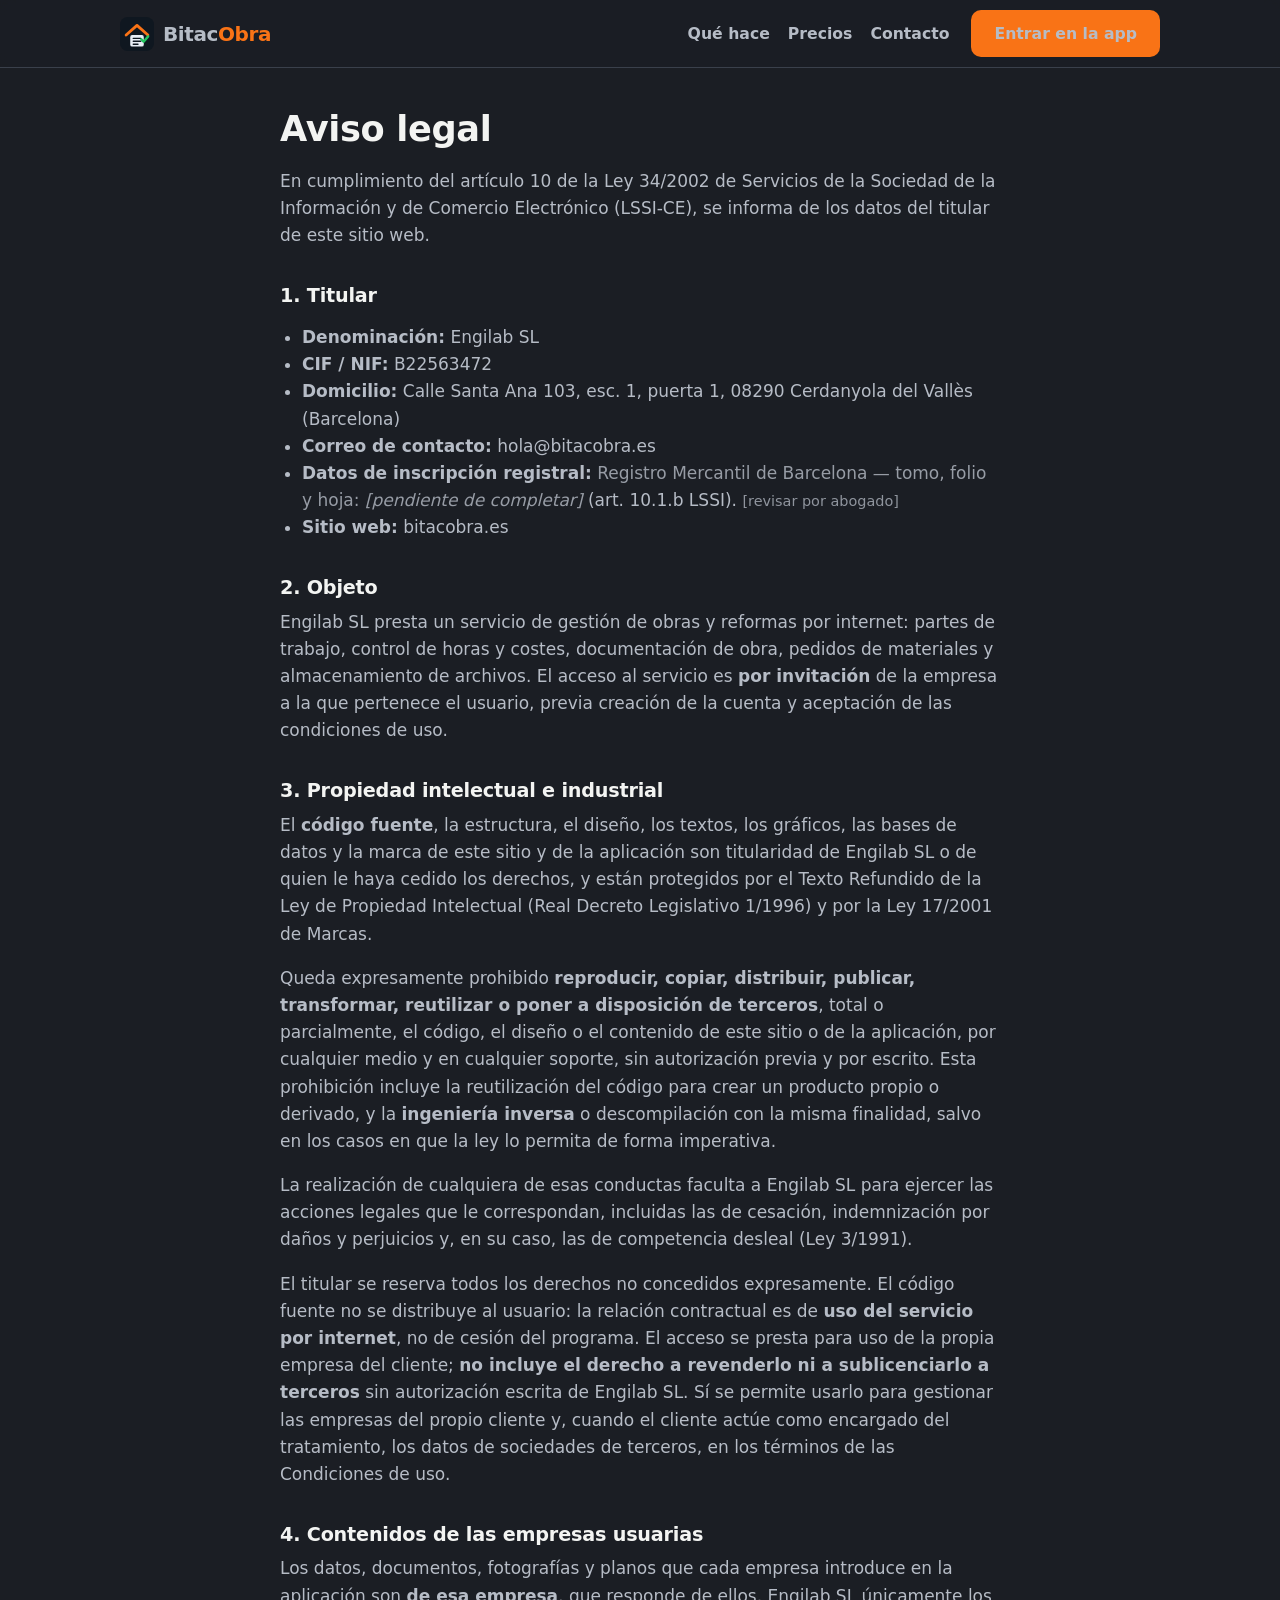
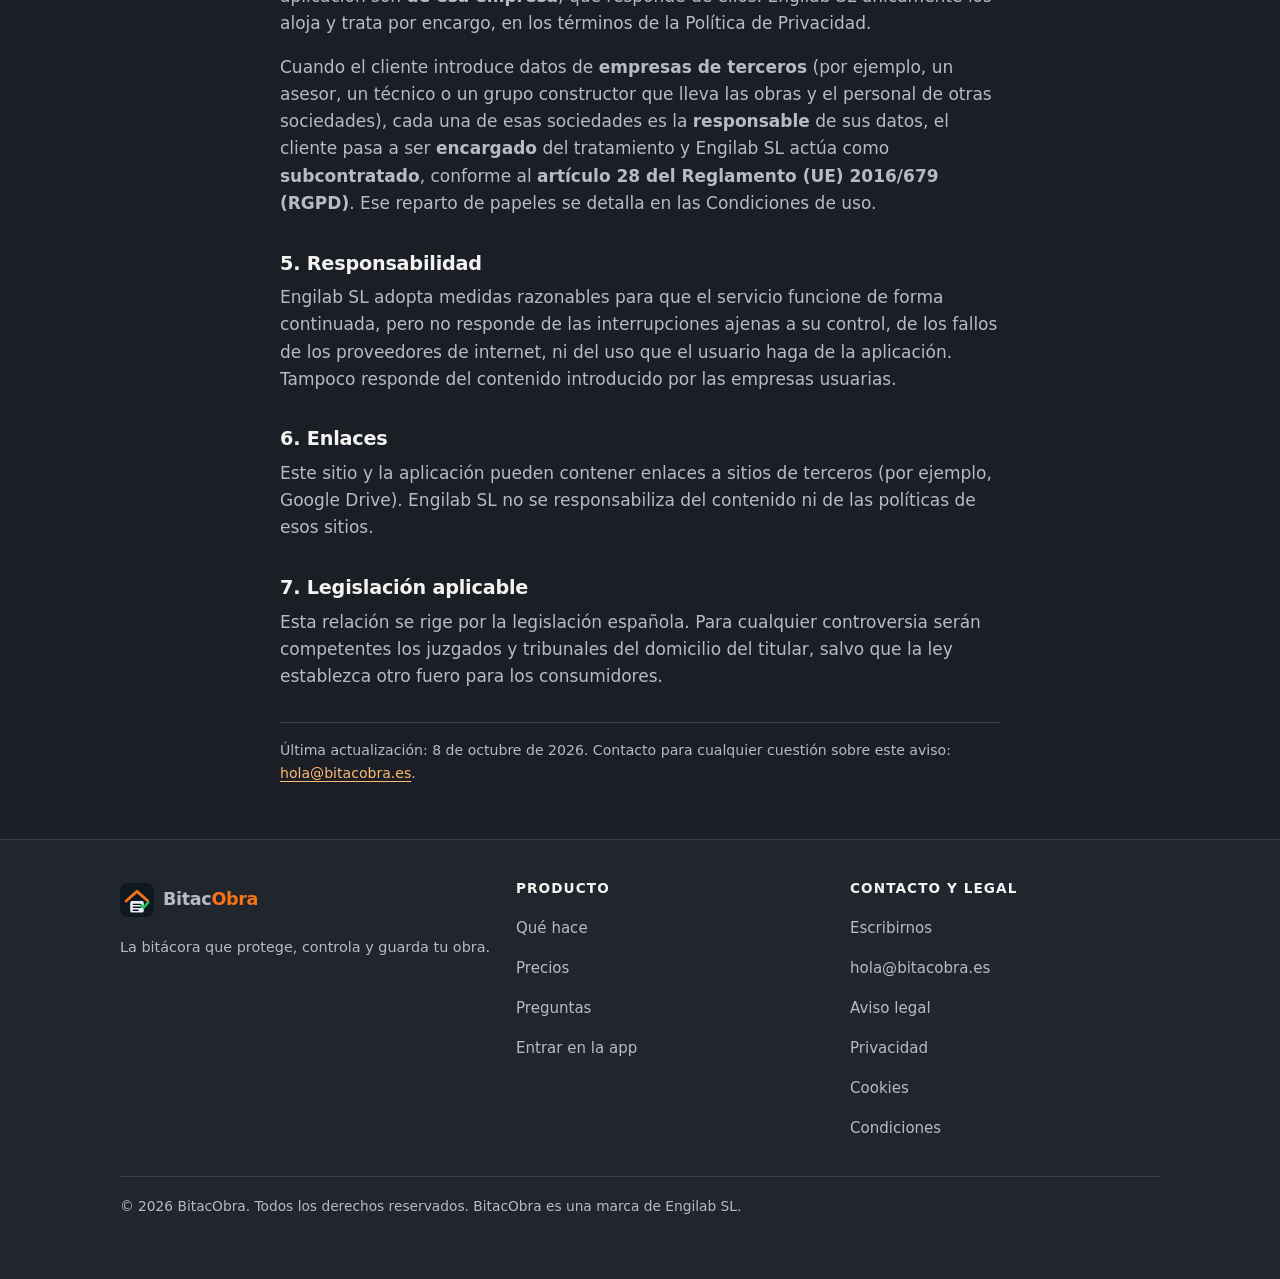
==== aviso-legal.html @ 2b197b08 "La web de BitacObra: portada, precios, contacto y las cuatro paginas legales" ====
<!doctype html>
<html lang="es">
<head>
<meta charset="utf-8">
<meta name="viewport" content="width=device-width, initial-scale=1">
<title>Aviso legal · BitacObra</title>
<meta name="description" content="Datos del titular, propiedad intelectual y condiciones de uso del sitio.">
<meta name="robots" content="index,follow">
<meta name="theme-color" content="#1b1e24">
<link rel="icon" href="assets/favicon.svg" type="image/svg+xml">
<link rel="canonical" href="https://bitacobra.es/aviso-legal.html">
<link rel="stylesheet" href="styles.css">
</head>
<body>
<a class="skip" href="#contenido">Saltar al contenido</a>

<header class="site-header">
  <div class="wrap">
    <div class="bar">
      <a class="brand" href="index.html">
        <img src="assets/icono.svg" alt="" aria-hidden="true">
        <span class="name"><span class="bitac">Bitac</span><span class="obra">Obra</span></span>
      </a>
      <nav class="main-nav" aria-label="Principal">
        <a href="index.html#que-hace">Qué hace</a>
        <a href="precios.html">Precios</a>
        <a href="contacto.html">Contacto</a>
        <a class="btn btn-primary" href="https://bitacobra-suite.lovable.app">Entrar en la app</a>
      </nav>
    </div>
  </div>
</header>

<main id="contenido">
<section class="tight">
  <div class="wrap legal">
    <h1>Aviso legal</h1>
    <p>En cumplimiento del artículo 10 de la Ley 34/2002 de Servicios de la Sociedad de la Información y de Comercio Electrónico (LSSI-CE), se informa de los datos del titular de este sitio web.</p>

    <h2>1. Titular</h2>
    <ul>
      <li><strong>Denominación:</strong> Engilab SL</li>
      <li><strong>CIF / NIF:</strong> B22563472</li>
      <li><strong>Domicilio:</strong> Calle Santa Ana 103, esc. 1, puerta 1, 08290 Cerdanyola del Vallès (Barcelona)</li>
      <li><strong>Correo de contacto:</strong> hola@bitacobra.es</li>
      <li><strong>Datos de inscripción registral:</strong> <span style="opacity:.8">Registro Mercantil de Barcelona — tomo, folio y hoja: <em>[pendiente de completar]</em></span> (art. 10.1.b LSSI). <span style="font-size:.85em;opacity:.75">[revisar por abogado]</span></li>
      <li><strong>Sitio web:</strong> bitacobra.es</li>
    </ul>

    <h2>2. Objeto</h2>
    <p>Engilab SL presta un servicio de gestión de obras y reformas por internet: partes de trabajo, control de horas y costes, documentación de obra, pedidos de materiales y almacenamiento de archivos. El acceso al servicio es <strong>por invitación</strong> de la empresa a la que pertenece el usuario, previa creación de la cuenta y aceptación de las condiciones de uso.</p>

    <h2>3. Propiedad intelectual e industrial</h2>
    <p>El <strong>código fuente</strong>, la estructura, el diseño, los textos, los gráficos, las bases de datos y la marca de este sitio y de la aplicación son titularidad de Engilab SL o de quien le haya cedido los derechos, y están protegidos por el Texto Refundido de la Ley de Propiedad Intelectual (Real Decreto Legislativo 1/1996) y por la Ley 17/2001 de Marcas.</p>
    <p>Queda expresamente prohibido <strong>reproducir, copiar, distribuir, publicar, transformar, reutilizar o poner a disposición de terceros</strong>, total o parcialmente, el código, el diseño o el contenido de este sitio o de la aplicación, por cualquier medio y en cualquier soporte, sin autorización previa y por escrito. Esta prohibición incluye la reutilización del código para crear un producto propio o derivado, y la <strong>ingeniería inversa</strong> o descompilación con la misma finalidad, salvo en los casos en que la ley lo permita de forma imperativa.</p>
    <p>La realización de cualquiera de esas conductas faculta a Engilab SL para ejercer las acciones legales que le correspondan, incluidas las de cesación, indemnización por daños y perjuicios y, en su caso, las de competencia desleal (Ley 3/1991).</p>
    <p>El titular se reserva todos los derechos no concedidos expresamente. El código fuente no se distribuye al usuario: la relación contractual es de <strong>uso del servicio por internet</strong>, no de cesión del programa. El acceso se presta para uso de la propia empresa del cliente; <strong>no incluye el derecho a revenderlo ni a sublicenciarlo a terceros</strong> sin autorización escrita de Engilab SL. Sí se permite usarlo para gestionar las empresas del propio cliente y, cuando el cliente actúe como encargado del tratamiento, los datos de sociedades de terceros, en los términos de las Condiciones de uso.</p>

    <h2>4. Contenidos de las empresas usuarias</h2>
    <p>Los datos, documentos, fotografías y planos que cada empresa introduce en la aplicación son <strong>de esa empresa</strong>, que responde de ellos. Engilab SL únicamente los aloja y trata por encargo, en los términos de la Política de Privacidad.</p>
    <p>Cuando el cliente introduce datos de <strong>empresas de terceros</strong> (por ejemplo, un asesor, un técnico o un grupo constructor que lleva las obras y el personal de otras sociedades), cada una de esas sociedades es la <strong>responsable</strong> de sus datos, el cliente pasa a ser <strong>encargado</strong> del tratamiento y Engilab SL actúa como <strong>subcontratado</strong>, conforme al <strong>artículo 28 del Reglamento (UE) 2016/679 (RGPD)</strong>. Ese reparto de papeles se detalla en las Condiciones de uso.</p>

    <h2>5. Responsabilidad</h2>
    <p>Engilab SL adopta medidas razonables para que el servicio funcione de forma continuada, pero no responde de las interrupciones ajenas a su control, de los fallos de los proveedores de internet, ni del uso que el usuario haga de la aplicación. Tampoco responde del contenido introducido por las empresas usuarias.</p>

    <h2>6. Enlaces</h2>
    <p>Este sitio y la aplicación pueden contener enlaces a sitios de terceros (por ejemplo, Google Drive). Engilab SL no se responsabiliza del contenido ni de las políticas de esos sitios.</p>

    <h2>7. Legislación aplicable</h2>
    <p>Esta relación se rige por la legislación española. Para cualquier controversia serán competentes los juzgados y tribunales del domicilio del titular, salvo que la ley establezca otro fuero para los consumidores.</p>

    <p class="updated">Última actualización: 8 de octubre de 2026. Contacto para cualquier cuestión sobre este aviso: <a href="mailto:hola@bitacobra.es">hola@bitacobra.es</a>.</p>
  </div>
</section>
</main>

<footer class="site-footer">
  <div class="wrap">
    <div class="cols">
      <div>
        <a class="brand" href="index.html">
          <img src="assets/icono.svg" alt="" aria-hidden="true">
          <span class="name"><span class="bitac">Bitac</span><span class="obra">Obra</span></span>
        </a>
        <p class="small" style="margin-top:12px">La bitácora que protege, controla y guarda tu obra.</p>
      </div>
      <div>
        <h4>Producto</h4>
        <ul>
          <li><a href="index.html#que-hace">Qué hace</a></li>
          <li><a href="precios.html">Precios</a></li>
          <li><a href="index.html#preguntas">Preguntas</a></li>
          <li><a href="https://bitacobra-suite.lovable.app">Entrar en la app</a></li>
        </ul>
      </div>
      <div>
        <h4>Contacto y legal</h4>
        <ul>
          <li><a href="contacto.html">Escribirnos</a></li>
          <li><a href="mailto:hola@bitacobra.es">hola@bitacobra.es</a></li>
          <li><a href="aviso-legal.html">Aviso legal</a></li>
          <li><a href="privacidad.html">Privacidad</a></li>
          <li><a href="cookies.html">Cookies</a></li>
          <li><a href="condiciones.html">Condiciones</a></li>
        </ul>
      </div>
    </div>
    <p class="legal-line">© 2026 BitacObra. Todos los derechos reservados. BitacObra es una marca de Engilab SL.</p>
  </div>
</footer>

</body>
</html>
---- styles.css ----
/* ==========================================================================
   BitacObra — hoja de estilos de la web de venta.
   Sin dependencias: nada de CDN, nada de fuentes de Google, nada de frameworks.
   Se tiene que ver bien aunque falle internet.

   Paleta: los mismos colores de la aplicación (gris industrial + naranja de
   obra). Los contrastes están comprobados a mano: ningún texto baja de 4,5:1
   sobre su fondo (el más justo es el naranja sobre tarjeta, 4,80:1).
   ========================================================================== */

:root {
  --bg: #1b1e24; /* fondo general */
  --bg-soft: #21252d; /* secciones alternas */
  --card: #2a2f38; /* tarjetas */
  --border: #3a404b; /* líneas finas */
  --border-strong: #565d69; /* contorno de tarjeta y botones */
  --fg: #f3f4f2; /* texto normal (15,1:1 sobre fondo) */
  --muted: #b6bcc6; /* texto secundario (8,7:1 sobre fondo, 7,0:1 sobre tarjeta) */
  --primary: #f97316; /* naranja de obra (5,96:1 sobre fondo) */
  --primary-ink: #241300; /* texto oscuro para ir sobre el naranja (oscuro/naranja 5,4:1) */
  --primary-soft: rgba(249, 115, 22, 0.12);
  --ok: #22c55e;
  --radius: 12px;
  --wrap: 1080px;
  --shadow: 0 1px 0 0 rgba(255, 255, 255, 0.04) inset, 0 10px 30px -22px #000;
  --sans: ui-sans-serif, system-ui, -apple-system, "Segoe UI", Roboto, Helvetica,
    Arial, sans-serif;
}

*,
*::before,
*::after {
  box-sizing: border-box;
}

html {
  -webkit-text-size-adjust: 100%;
  scroll-behavior: smooth;
}

body {
  margin: 0;
  background: var(--bg);
  color: var(--fg);
  font-family: var(--sans);
  font-size: 17px;
  line-height: 1.6;
  /* Que ninguna palabra larga se salga de su caja: nada de texto cortado. */
  overflow-wrap: break-word;
  word-wrap: break-word;
}

img,
svg {
  max-width: 100%;
  height: auto;
}

a {
  color: #fdba74; /* naranja claro: 9,9:1 sobre fondo, legible siempre */
  text-underline-offset: 3px;
}

/* Foco visible en todo lo que se puede tocar (accesibilidad). */
:focus-visible {
  outline: 3px solid #fdba74;
  outline-offset: 2px;
  border-radius: 4px;
}

h1,
h2,
h3,
h4 {
  line-height: 1.2;
  letter-spacing: -0.01em;
  margin: 0 0 0.5em;
  /* Los titulares respiran; nunca se parten a mitad de palabra. */
  overflow-wrap: break-word;
}

h1 {
  font-size: clamp(1.9rem, 1.2rem + 3.4vw, 3.1rem);
  font-weight: 800;
}
h2 {
  font-size: clamp(1.5rem, 1.1rem + 1.8vw, 2.1rem);
  font-weight: 800;
}
h3 {
  font-size: 1.15rem;
  font-weight: 700;
}

p {
  margin: 0 0 1em;
}

/* ---------------------------------------------------------------- layout */

.wrap {
  width: 100%;
  max-width: var(--wrap);
  margin: 0 auto;
  padding: 0 20px;
}

section {
  padding: 56px 0;
}
section.tight {
  padding: 40px 0;
}
.band {
  background: var(--bg-soft);
  border-top: 1px solid var(--border);
  border-bottom: 1px solid var(--border);
}

.lead {
  font-size: 1.15rem;
  color: var(--muted);
  max-width: 46ch;
}

.center {
  text-align: center;
}
.center .lead {
  margin-left: auto;
  margin-right: auto;
}

/* ---------------------------------------------------------------- aviso saltar */

.skip {
  position: absolute;
  left: -999px;
  top: 0;
  background: var(--primary);
  color: var(--primary-ink);
  padding: 12px 18px;
  z-index: 100;
  font-weight: 700;
}
.skip:focus {
  left: 8px;
  top: 8px;
}

/* ---------------------------------------------------------------- cabecera */

.site-header {
  position: sticky;
  top: 0;
  z-index: 50;
  background: rgba(27, 30, 36, 0.92);
  backdrop-filter: saturate(140%) blur(8px);
  border-bottom: 1px solid var(--border);
}

.site-header .bar {
  display: flex;
  align-items: center;
  gap: 12px;
  flex-wrap: wrap;
  padding: 10px 0;
}

.brand {
  display: flex;
  align-items: center;
  gap: 9px;
  text-decoration: none;
  min-height: 44px;
  color: var(--fg);
}
.brand img {
  width: 34px;
  height: 34px;
  flex: none;
}
.brand .name {
  font-weight: 800;
  font-size: 1.25rem;
  letter-spacing: -0.02em;
  white-space: nowrap;
}
.brand .bitac {
  color: var(--muted);
}
.brand .obra {
  color: var(--primary);
}

.main-nav {
  display: flex;
  align-items: center;
  gap: 4px 18px;
  flex-wrap: wrap;
  margin-left: auto;
}
.main-nav a {
  color: var(--muted);
  text-decoration: none;
  font-size: 0.98rem;
  font-weight: 600;
  min-height: 44px;
  display: inline-flex;
  align-items: center;
}
.main-nav a:hover {
  color: var(--fg);
}
.main-nav .btn {
  margin-left: 4px;
}

/* ---------------------------------------------------------------- botones */

.btn {
  display: inline-flex;
  align-items: center;
  justify-content: center;
  gap: 8px;
  min-height: 46px;
  padding: 10px 22px;
  border-radius: 10px;
  font-family: inherit;
  font-size: 1rem;
  font-weight: 700;
  text-decoration: none;
  cursor: pointer;
  border: 1px solid transparent;
  transition: background-color 0.15s ease, border-color 0.15s ease;
}
.btn-primary {
  background: var(--primary);
  color: var(--primary-ink);
}
.btn-primary:hover {
  background: #fb8c3c;
}
.btn-outline {
  background: transparent;
  color: var(--fg);
  border-color: var(--border-strong);
}
.btn-outline:hover {
  border-color: var(--fg);
}
.btn-lg {
  min-height: 54px;
  padding: 14px 30px;
  font-size: 1.08rem;
}
.btn-row {
  display: flex;
  flex-wrap: wrap;
  gap: 12px;
  margin-top: 8px;
}

/* ---------------------------------------------------------------- tarjetas y rejillas */

.card {
  background: var(--card);
  border: 1px solid var(--border-strong);
  border-radius: var(--radius);
  padding: 20px;
  box-shadow: var(--shadow);
}
.card h3 {
  margin-bottom: 6px;
}
.card p:last-child {
  margin-bottom: 0;
}

.grid {
  display: grid;
  gap: 16px;
  grid-template-columns: 1fr;
}
@media (min-width: 620px) {
  .grid-2 {
    grid-template-columns: repeat(2, 1fr);
  }
}
@media (min-width: 860px) {
  .grid-3 {
    grid-template-columns: repeat(3, 1fr);
  }
}

/* El icono cuadrado que encabeza cada tarjeta de función. */
.tile {
  display: inline-flex;
  align-items: center;
  justify-content: center;
  width: 44px;
  height: 44px;
  border-radius: 10px;
  background: var(--primary-soft);
  color: var(--primary);
  flex: none;
}
.tile svg {
  width: 24px;
  height: 24px;
}
.with-icon {
  display: flex;
  gap: 14px;
  align-items: flex-start;
}
.with-icon h3 {
  margin-top: 2px;
}

/* ---------------------------------------------------------------- portada */

.hero {
  background:
    radial-gradient(1200px 400px at 80% -10%, rgba(249, 115, 22, 0.16), transparent 60%),
    linear-gradient(160deg, #232833 0%, var(--bg) 60%);
  border-bottom: 1px solid var(--border);
  padding: 56px 0 60px;
}
.hero-grid {
  display: grid;
  gap: 40px;
  align-items: center;
}
@media (min-width: 900px) {
  .hero-grid {
    grid-template-columns: 1.1fr 0.9fr;
  }
}

.pill {
  display: inline-flex;
  align-items: center;
  gap: 8px;
  border: 1px solid rgba(249, 115, 22, 0.35);
  background: var(--primary-soft);
  color: var(--primary);
  border-radius: 999px;
  padding: 6px 14px;
  font-size: 0.9rem;
  font-weight: 600;
}

.ticks {
  list-style: none;
  padding: 0;
  margin: 26px 0 0;
  display: grid;
  gap: 10px;
}
.ticks li {
  display: flex;
  gap: 10px;
  align-items: flex-start;
  font-size: 0.98rem;
}
.ticks .tick {
  flex: none;
  width: 20px;
  height: 20px;
  color: var(--ok);
  margin-top: 2px;
}

/* El dibujo del móvil (hecho con HTML/CSS, sin imágenes de pago). */
.phone {
  width: 100%;
  max-width: 300px;
  margin: 0 auto;
  background: var(--card);
  border: 1px solid var(--border-strong);
  border-radius: 30px;
  padding: 10px;
  box-shadow: var(--shadow);
}
.phone-screen {
  background: #0d1117;
  border-radius: 22px;
  overflow: hidden;
}
.phone-top {
  display: flex;
  align-items: center;
  justify-content: space-between;
  gap: 10px;
  background: var(--primary);
  color: var(--primary-ink);
  padding: 10px 14px;
  font-weight: 700;
  font-size: 0.92rem;
}
.phone-top .pct {
  background: rgba(0, 0, 0, 0.25);
  border-radius: 999px;
  padding: 2px 10px;
  font-size: 0.8rem;
}
.phone-body {
  padding: 12px;
  display: grid;
  gap: 10px;
}
.phone-box {
  border: 1px solid rgba(255, 255, 255, 0.12);
  background: rgba(255, 255, 255, 0.05);
  border-radius: 10px;
  padding: 12px;
  color: #fff;
}
.phone-box .lbl {
  color: rgba(255, 255, 255, 0.62);
  font-size: 0.8rem;
}
.bar-track {
  margin-top: 8px;
  height: 10px;
  border-radius: 999px;
  background: rgba(255, 255, 255, 0.12);
  overflow: hidden;
}
.bar-fill {
  height: 100%;
  width: 62%;
  background: var(--primary);
}
.phone-row {
  display: flex;
  align-items: center;
  gap: 10px;
  border: 1px solid rgba(255, 255, 255, 0.12);
  background: rgba(255, 255, 255, 0.05);
  border-radius: 10px;
  padding: 10px 12px;
  font-size: 0.92rem;
  color: #fff;
}
.phone-row .grow {
  flex: 1;
  min-width: 0;
}
.phone-row .r {
  color: rgba(255, 255, 255, 0.62);
  font-size: 0.8rem;
  flex: none;
}
.phone-row svg {
  width: 20px;
  height: 20px;
  color: var(--primary);
  flex: none;
}

/* ---------------------------------------------------------------- precios */

.plans {
  display: grid;
  gap: 18px;
  grid-template-columns: 1fr;
  margin-top: 28px;
}
@media (min-width: 860px) {
  .plans {
    grid-template-columns: repeat(3, 1fr);
  }
}
.plan {
  position: relative;
  display: flex;
  flex-direction: column;
  background: var(--card);
  border: 1px solid var(--border-strong);
  border-radius: var(--radius);
  padding: 24px;
  box-shadow: var(--shadow);
}
.plan.best {
  border-color: var(--primary);
  box-shadow: 0 0 0 1px var(--primary), var(--shadow);
}
.plan .tag {
  position: absolute;
  top: -13px;
  left: 24px;
  background: var(--primary);
  color: var(--primary-ink);
  font-size: 0.78rem;
  font-weight: 700;
  padding: 4px 12px;
  border-radius: 999px;
}
.plan .price {
  display: flex;
  align-items: baseline;
  gap: 4px;
  margin: 12px 0 2px;
}
.plan .amount {
  font-size: 2.6rem;
  font-weight: 800;
  line-height: 1;
}
.plan .cur {
  font-size: 1.3rem;
  font-weight: 700;
}
.plan .per {
  color: var(--muted);
  font-size: 0.95rem;
}
.plan .iva {
  color: var(--muted);
  font-size: 0.88rem;
}
.plan ul {
  list-style: none;
  padding: 0;
  margin: 16px 0 0;
  display: grid;
  gap: 9px;
  font-size: 0.95rem;
}
.plan li {
  display: flex;
  gap: 9px;
  align-items: flex-start;
}
.plan li svg {
  flex: none;
  width: 18px;
  height: 18px;
  color: var(--primary);
  margin-top: 2px;
}
.plan .btn {
  margin-top: 20px;
  width: 100%;
}

/* ---------------------------------------------------------------- detalles (FAQ) */

details {
  background: var(--card);
  border: 1px solid var(--border-strong);
  border-radius: var(--radius);
  padding: 4px 20px;
  margin-bottom: 12px;
}
details summary {
  cursor: pointer;
  font-weight: 700;
  min-height: 44px;
  display: flex;
  align-items: center;
  gap: 12px;
  list-style: none;
}
details summary::-webkit-details-marker {
  display: none;
}
details summary .chev {
  margin-left: auto;
  flex: none;
  transition: transform 0.15s ease;
  color: var(--primary);
}
details[open] summary .chev {
  transform: rotate(90deg);
}
details p {
  color: var(--muted);
  font-size: 0.96rem;
  padding-bottom: 12px;
}

/* ---------------------------------------------------------------- notas y avisos */

.note {
  border-left: 3px solid var(--primary);
  background: var(--primary-soft);
  border-radius: 0 10px 10px 0;
  padding: 14px 18px;
  font-size: 0.96rem;
}
.note strong {
  color: var(--fg);
}

.muted {
  color: var(--muted);
}
.small {
  font-size: 0.9rem;
}

/* ---------------------------------------------------------------- páginas legales */

.legal {
  max-width: 760px;
  margin: 0 auto;
}
.legal h1 {
  font-size: clamp(1.6rem, 1.2rem + 1.6vw, 2.2rem);
}
.legal h2 {
  font-size: 1.2rem;
  margin-top: 1.8em;
}
.legal p,
.legal li {
  color: var(--muted);
}
.legal ul {
  padding-left: 22px;
}
.legal .updated {
  color: var(--muted);
  font-size: 0.88rem;
  border-top: 1px solid var(--border);
  margin-top: 32px;
  padding-top: 16px;
}

/* ---------------------------------------------------------------- contacto */

.contact-form {
  display: grid;
  gap: 14px;
  margin-top: 8px;
}
.contact-form label {
  display: block;
  font-weight: 600;
  margin-bottom: 6px;
  font-size: 0.96rem;
}
.contact-form input,
.contact-form textarea {
  width: 100%;
  min-height: 46px;
  padding: 11px 14px;
  border-radius: 10px;
  border: 1px solid var(--border-strong);
  background: var(--bg);
  color: var(--fg);
  font-family: inherit;
  font-size: 1rem;
}
.contact-form textarea {
  min-height: 130px;
  resize: vertical;
}

/* ---------------------------------------------------------------- pie */

.site-footer {
  border-top: 1px solid var(--border);
  background: var(--bg-soft);
  padding: 40px 0 48px;
  color: var(--muted);
  font-size: 0.94rem;
}
.site-footer .cols {
  display: grid;
  gap: 24px;
}
@media (min-width: 720px) {
  .site-footer .cols {
    grid-template-columns: 1.2fr 1fr 1fr;
  }
}
.site-footer h4 {
  color: var(--fg);
  font-size: 0.85rem;
  text-transform: uppercase;
  letter-spacing: 0.08em;
  margin-bottom: 12px;
}
.site-footer a {
  color: var(--muted);
  text-decoration: none;
  display: inline-flex;
  align-items: center;
  min-height: 40px;
}
.site-footer a:hover {
  color: var(--fg);
  text-decoration: underline;
}
.site-footer ul {
  list-style: none;
  padding: 0;
  margin: 0;
}
.site-footer .brand .name {
  font-size: 1.1rem;
}
.site-footer .legal-line {
  margin-top: 28px;
  padding-top: 18px;
  border-top: 1px solid var(--border);
  font-size: 0.86rem;
}

/* Respeto a quien prefiere menos movimiento. */
@media (prefers-reduced-motion: reduce) {
  html {
    scroll-behavior: auto;
  }
  * {
    transition: none !important;
  }
}
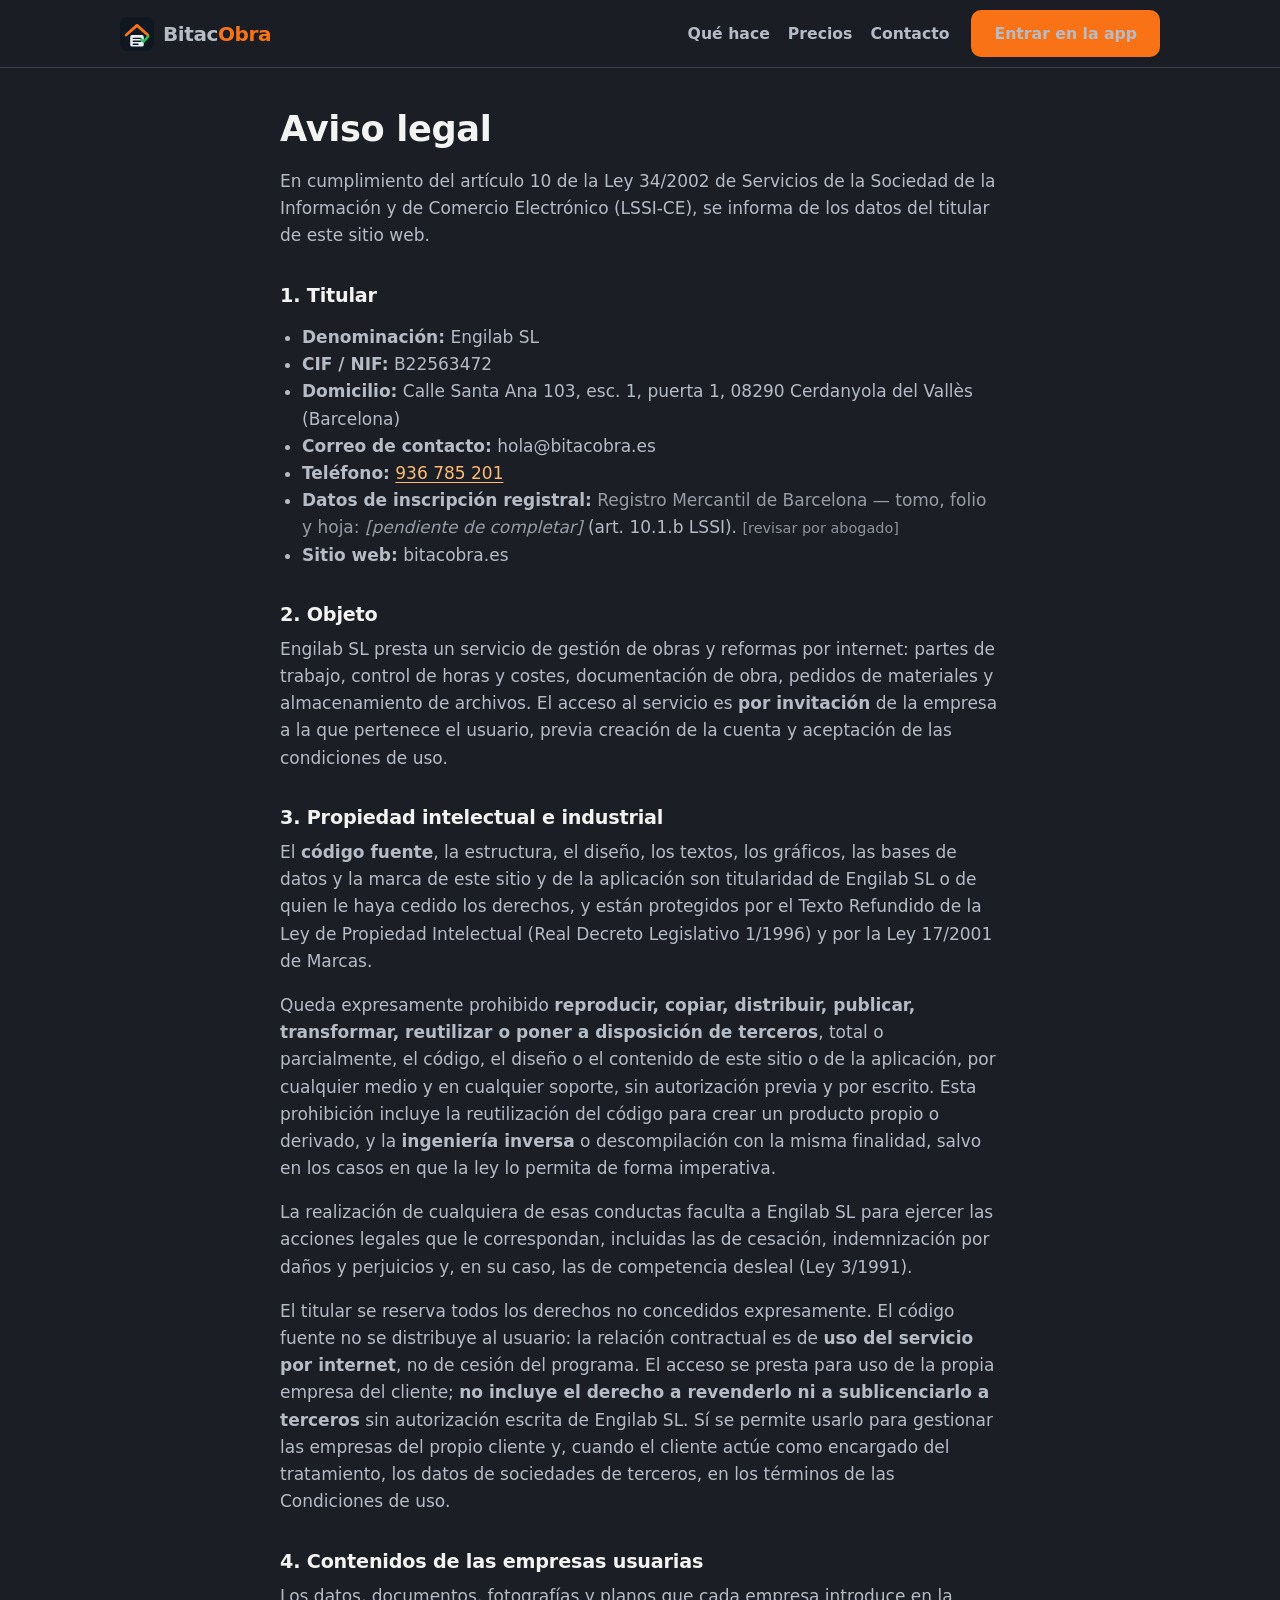
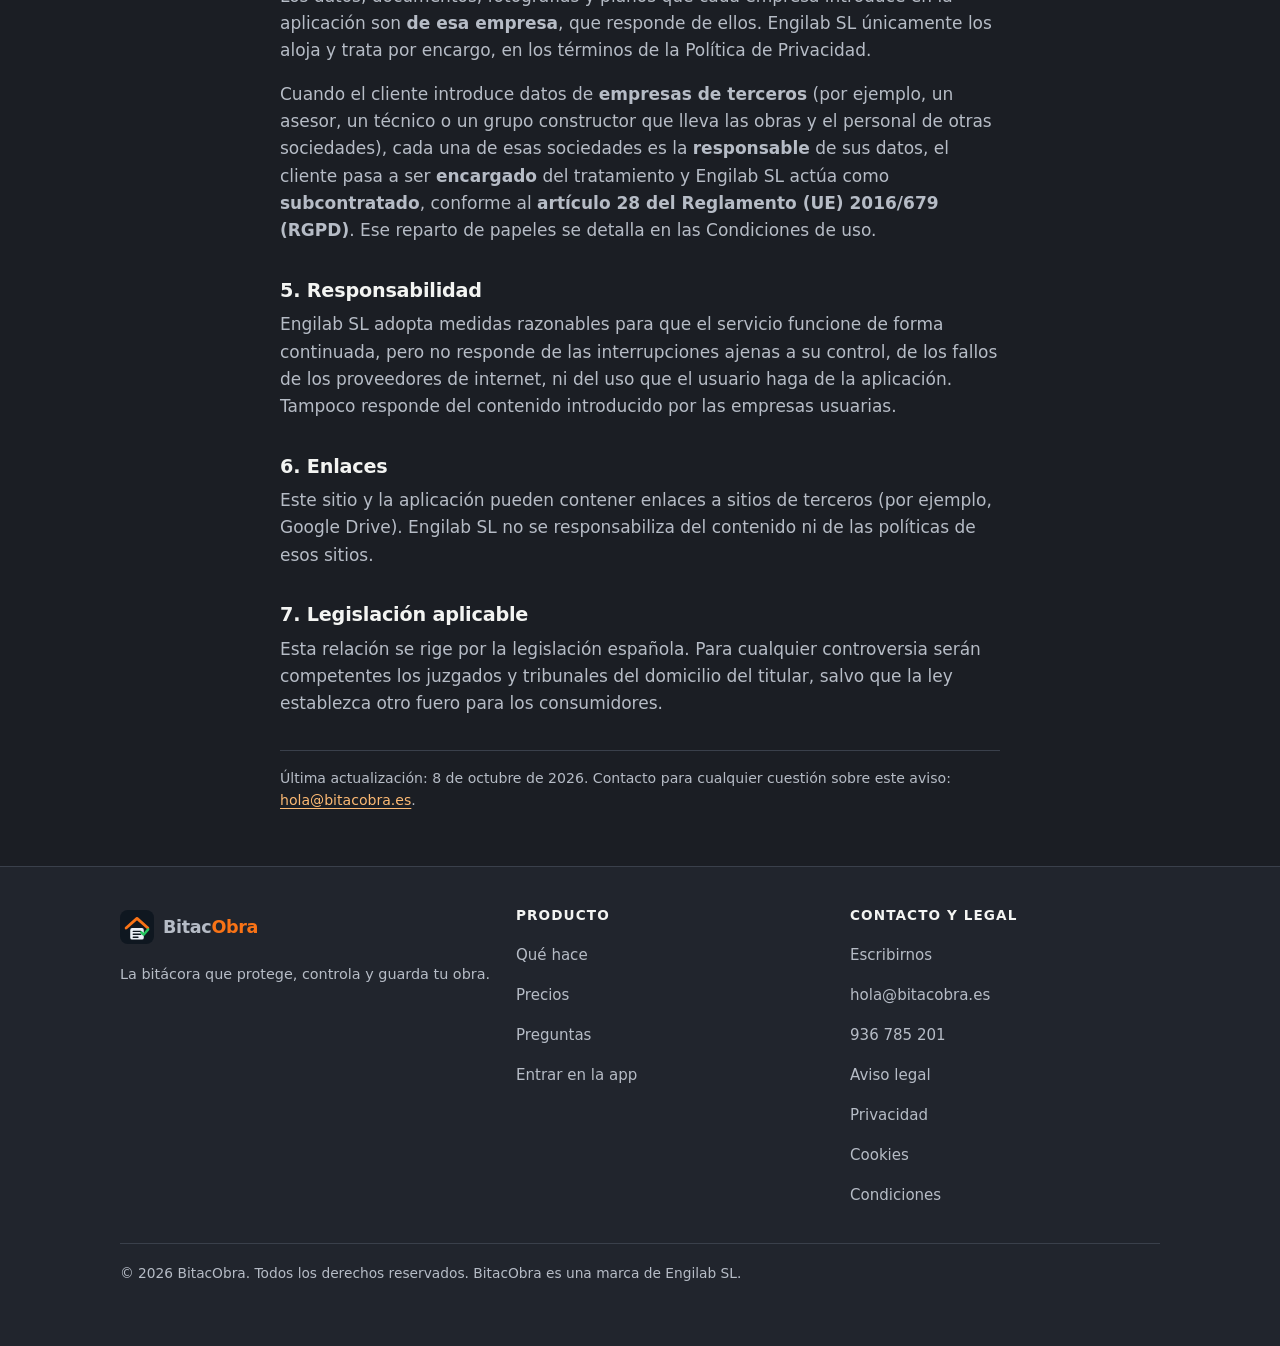
==== commit ed63674b: "El telefono de la empresa (936 785 201): en el titular del aviso legal, en la pagina de contacto y e" ====
--- a/aviso-legal.html
+++ b/aviso-legal.html
@@ -43,6 +43,7 @@
       <li><strong>CIF / NIF:</strong> B22563472</li>
       <li><strong>Domicilio:</strong> Calle Santa Ana 103, esc. 1, puerta 1, 08290 Cerdanyola del Vallès (Barcelona)</li>
       <li><strong>Correo de contacto:</strong> hola@bitacobra.es</li>
+      <li><strong>Teléfono:</strong> <a href="tel:+34936785201">936 785 201</a></li>
       <li><strong>Datos de inscripción registral:</strong> <span style="opacity:.8">Registro Mercantil de Barcelona — tomo, folio y hoja: <em>[pendiente de completar]</em></span> (art. 10.1.b LSSI). <span style="font-size:.85em;opacity:.75">[revisar por abogado]</span></li>
       <li><strong>Sitio web:</strong> bitacobra.es</li>
     </ul>
@@ -98,6 +99,7 @@
         <ul>
           <li><a href="contacto.html">Escribirnos</a></li>
           <li><a href="mailto:hola@bitacobra.es">hola@bitacobra.es</a></li>
+          <li><a href="tel:+34936785201">936 785 201</a></li>
           <li><a href="aviso-legal.html">Aviso legal</a></li>
           <li><a href="privacidad.html">Privacidad</a></li>
           <li><a href="cookies.html">Cookies</a></li>
--- a/styles.css
+++ b/styles.css
@@ -359,17 +359,22 @@
   gap: 10px;
 }
 .ticks li {
-  display: flex;
-  gap: 10px;
-  align-items: flex-start;
+  /* El tick va FUERA del flujo, no como columna de un flex. Así todo el texto de la frase fluye
+     normal y el aviso de la promoción —que `promo.js` añade como un <span> al final— cae donde
+     toca, al final de la frase. Con flex, ese <span> se colaba como una columna estrechísima al
+     lado y en el móvil se veía partido en dos palabras ("Los 2 primeros meses; después," apretado
+     en 107 px). El sangrado de 30 px (20 del tick + 10 del hueco) deja el texto como estaba. */
+  position: relative;
+  padding-left: 30px;
   font-size: 0.98rem;
 }
 .ticks .tick {
-  flex: none;
+  position: absolute;
+  left: 0;
+  top: 2px;
   width: 20px;
   height: 20px;
   color: var(--ok);
-  margin-top: 2px;
 }
 
 /* El dibujo del móvil (hecho con HTML/CSS, sin imágenes de pago). */
@@ -468,9 +473,16 @@
   grid-template-columns: 1fr;
   margin-top: 28px;
 }
-@media (min-width: 860px) {
+/* Los cuatro planes en una sola fila en pantalla ancha: con tres columnas el cuarto
+   (Multiempresa) se caía a una fila de abajo y parecía que no existiera (David, 11-oct). */
+@media (min-width: 620px) {
   .plans {
-    grid-template-columns: repeat(3, 1fr);
+    grid-template-columns: repeat(2, 1fr);
+  }
+}
+@media (min-width: 1120px) {
+  .plans {
+    grid-template-columns: repeat(4, 1fr);
   }
 }
 .plan {
@@ -600,6 +612,20 @@
 }
 .small {
   font-size: 0.9rem;
+}
+
+/* ------------------------------------------------- aviso del formulario de contacto */
+
+.aviso-form {
+  margin: 14px 0 0;
+  font-size: 0.96rem;
+  min-height: 1.3em;
+}
+.aviso-form.ok {
+  color: var(--ok); /* verde: 6,3:1 sobre la tarjeta */
+}
+.aviso-form.error {
+  color: #fca5a5; /* rojo claro: 8,4:1 sobre la tarjeta */
 }
 
 /* ---------------------------------------------------------------- páginas legales */
@@ -720,3 +746,47 @@
     transition: none !important;
   }
 }
+
+/* ============================================================================
+ *  La promocion (lo pinta promo.js con lo que el propietario tenga puesto en el panel)
+ * ============================================================================
+ *  Si no hay promocion encendida, promo.js no pinta nada y estas clases no se usan.
+ */
+#promo {
+  margin: 0 0 24px;
+}
+.promo-cartel {
+  border: 1px solid var(--primary);
+  background: var(--primary-soft);
+  border-radius: 14px;
+  padding: 16px 18px;
+}
+.promo-tag {
+  margin: 0;
+  color: var(--primary);
+  font-size: 1.15rem;
+  font-weight: 800;
+  letter-spacing: 0.04em;
+  text-transform: uppercase;
+}
+.promo-sub {
+  margin: 6px 0 0;
+  font-weight: 600;
+}
+.promo-nota,
+.promo-line {
+  color: var(--muted);
+  font-size: 0.86rem;
+}
+.promo-nota {
+  margin: 8px 0 0;
+}
+.promo-line {
+  margin: 6px 0 0;
+}
+.promo-line s {
+  opacity: 0.85;
+}
+[data-precio-desde] {
+  font-weight: 700;
+}
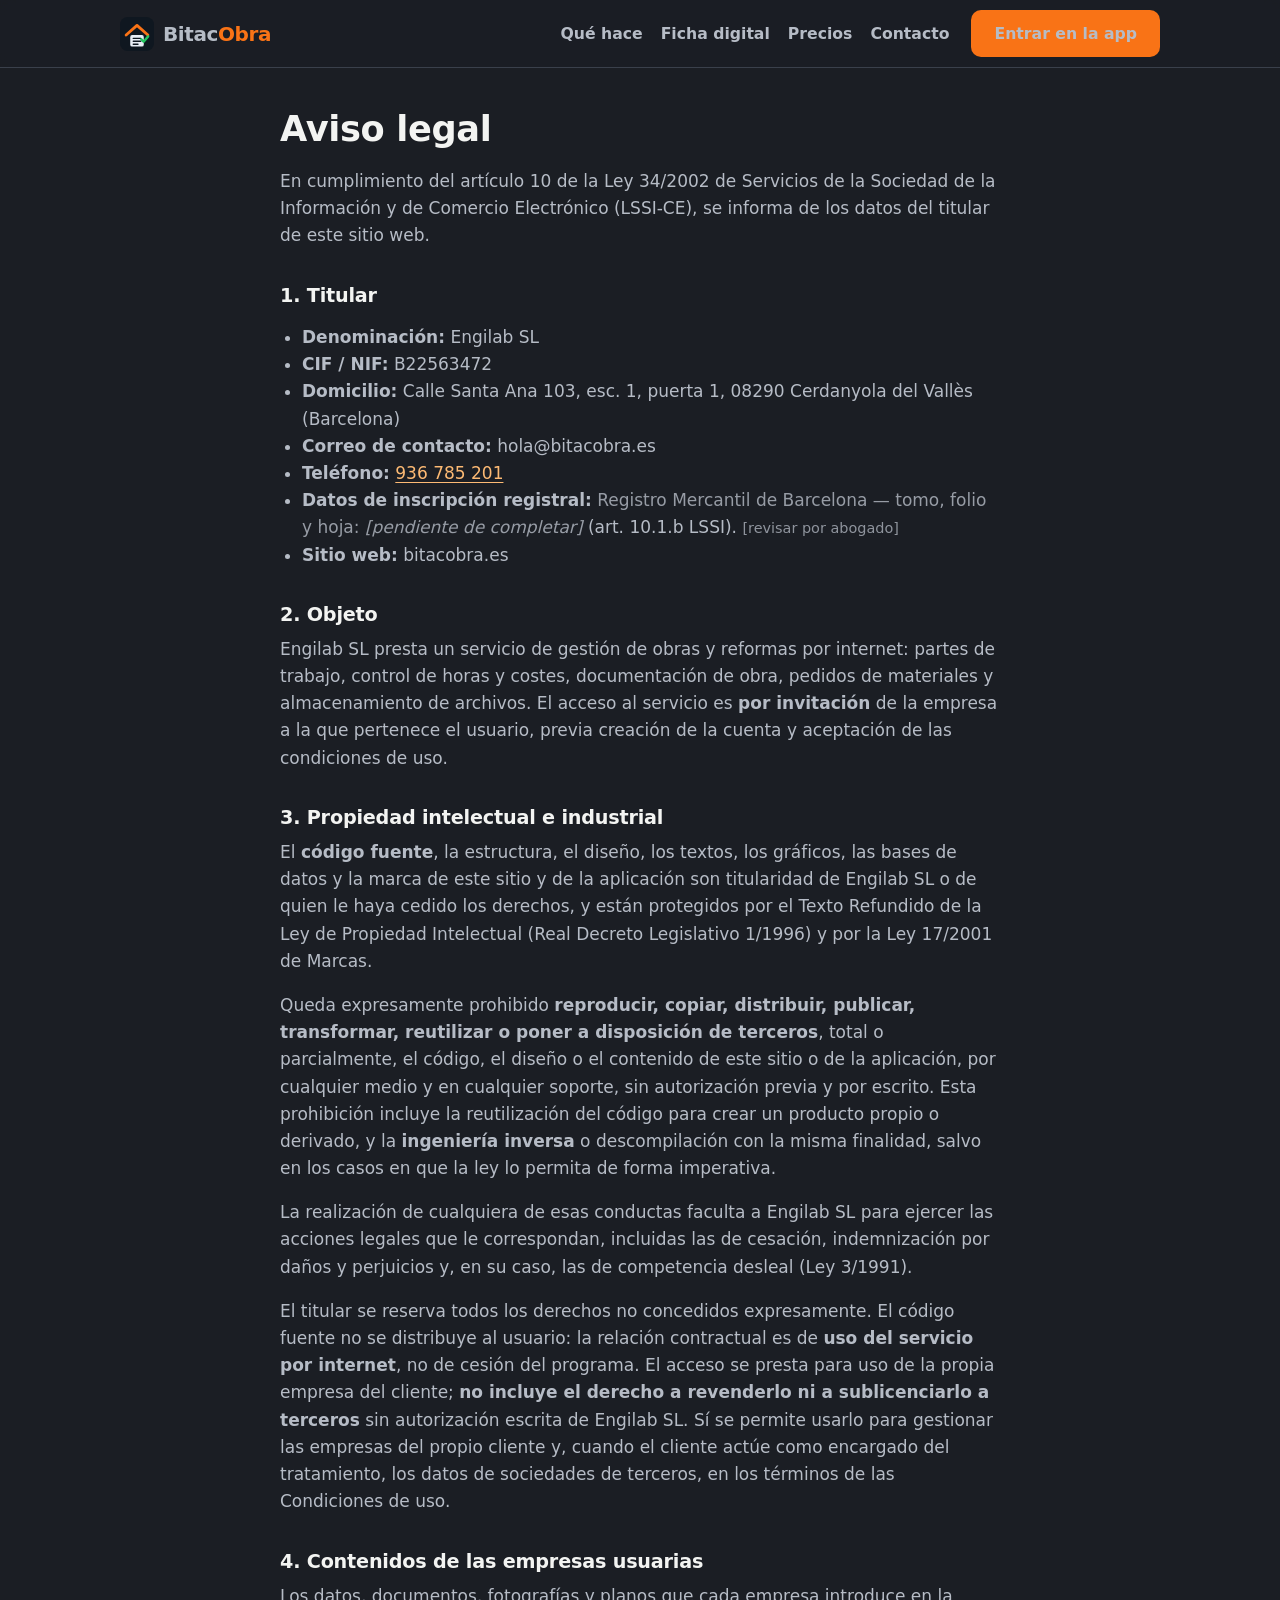
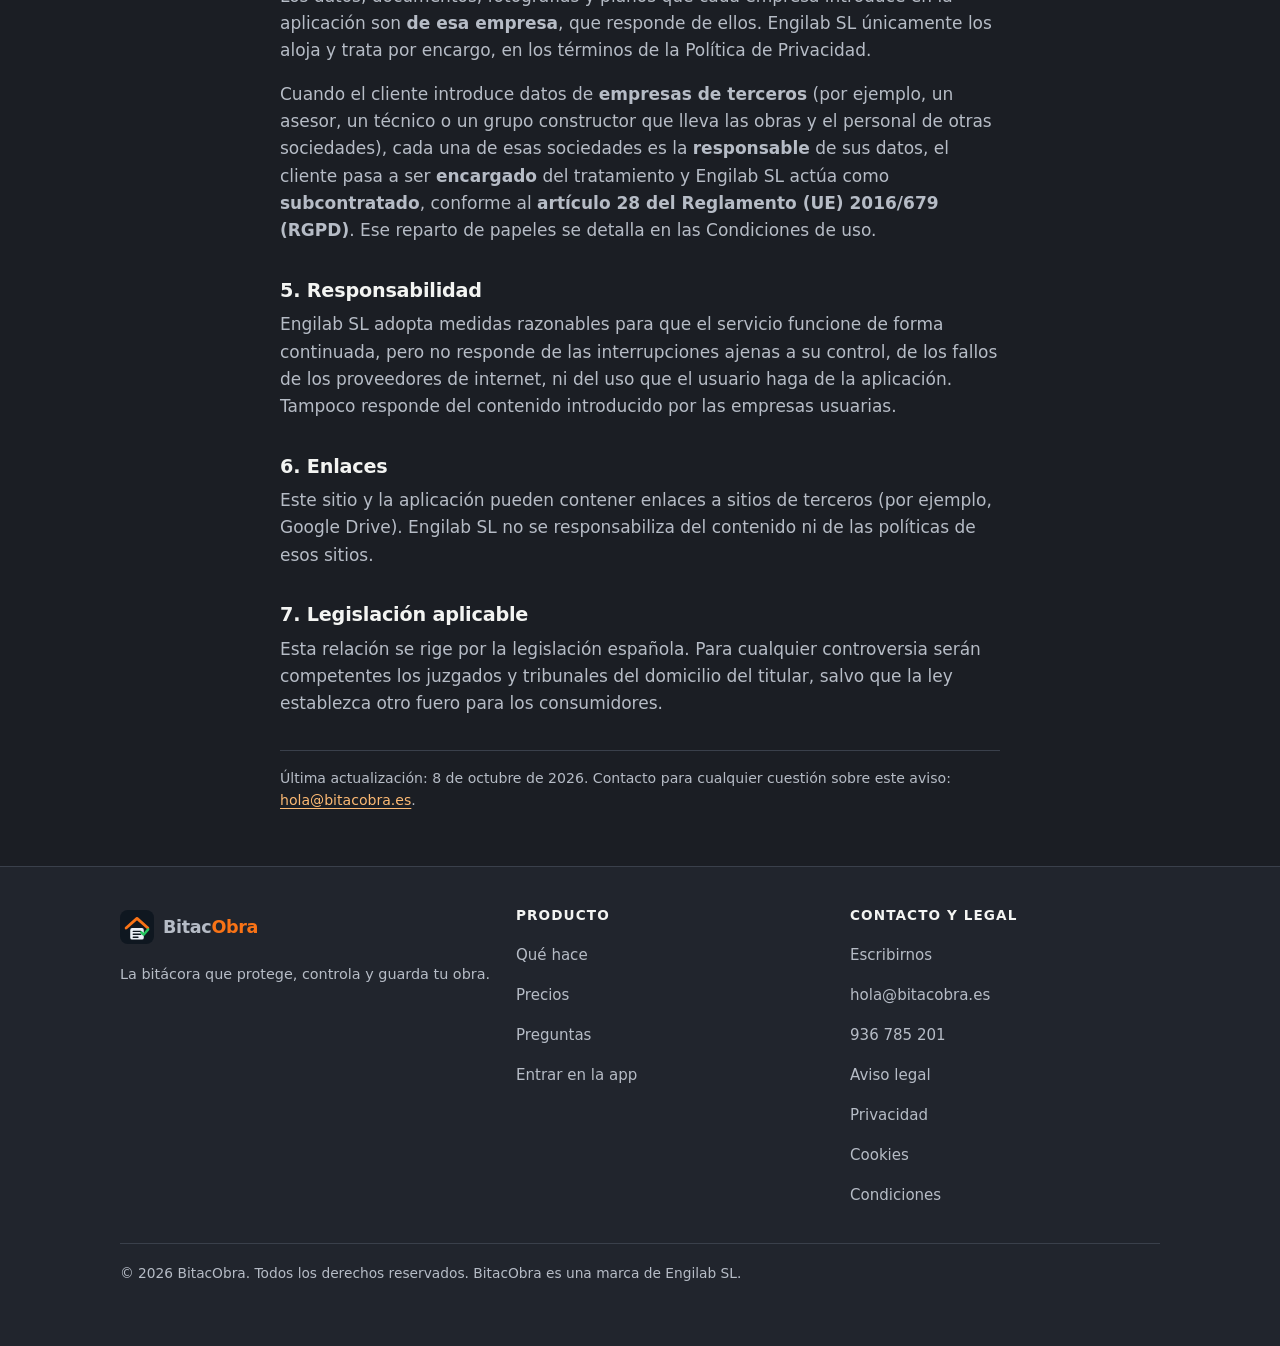
==== commit 0fcdbbe2: "La ficha digital de la obra: seccion nueva con las preguntas de siempre y el cartel con el QR" ====
--- a/aviso-legal.html
+++ b/aviso-legal.html
@@ -23,6 +23,7 @@
       </a>
       <nav class="main-nav" aria-label="Principal">
         <a href="index.html#que-hace">Qué hace</a>
+        <a href="index.html#ficha-digital">Ficha digital</a>
         <a href="precios.html">Precios</a>
         <a href="contacto.html">Contacto</a>
         <a class="btn btn-primary" href="https://bitacobra-suite.lovable.app">Entrar en la app</a>
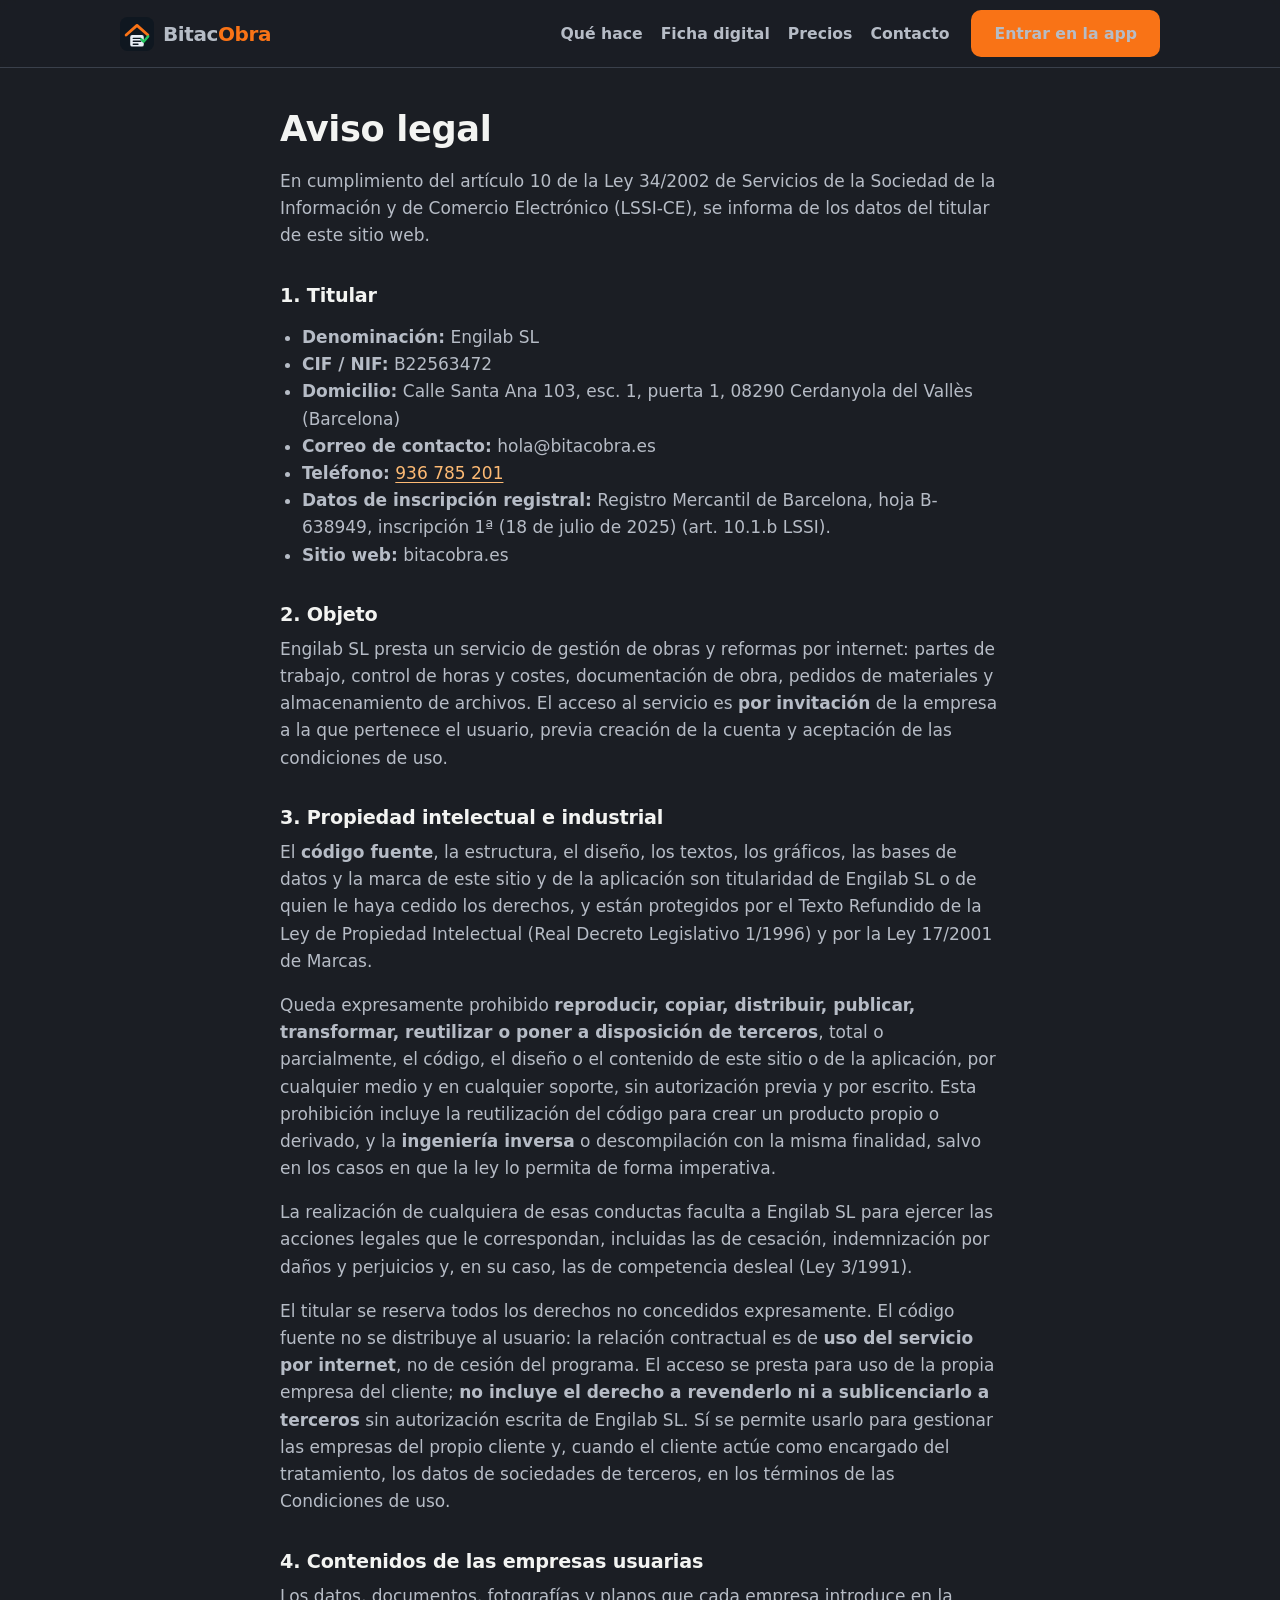
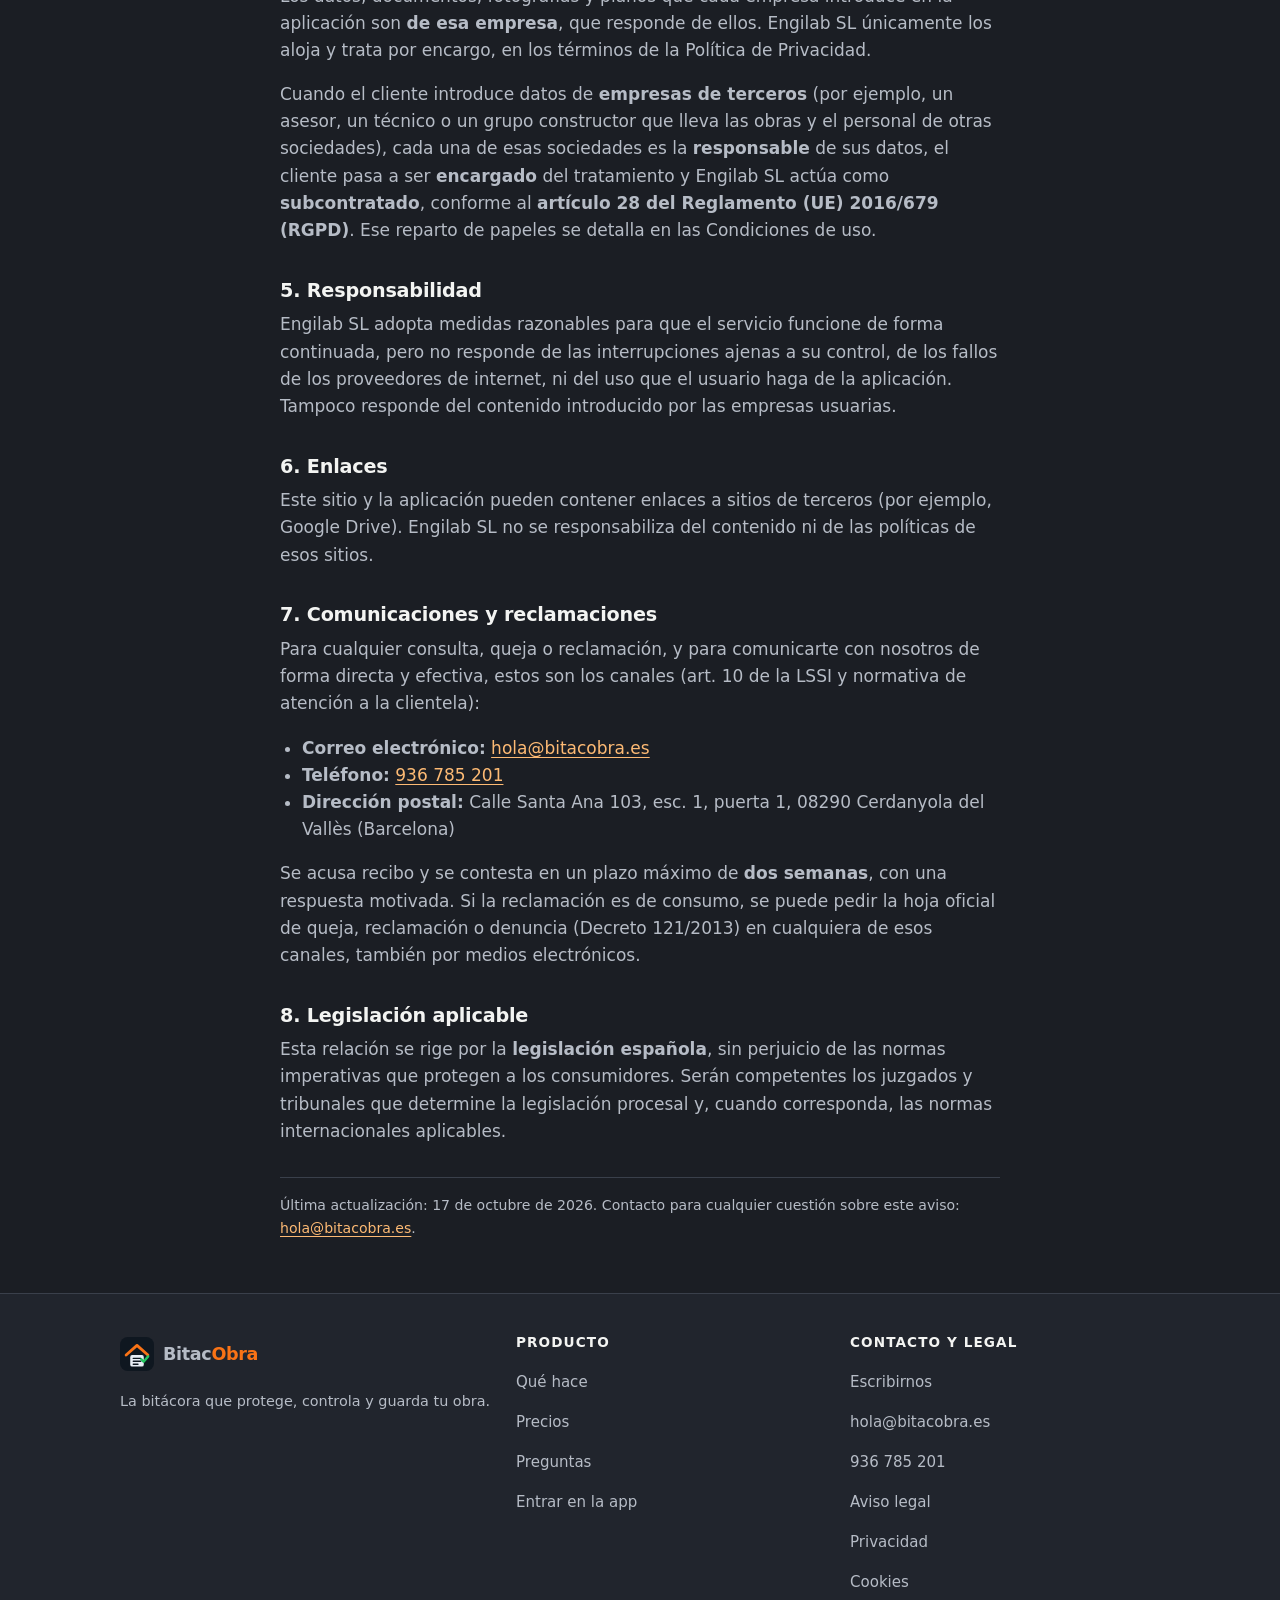
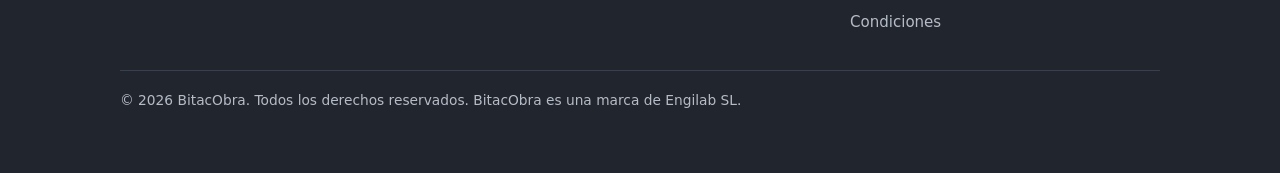
==== commit aecc0928: "Los textos legales al dia: fuera las marcas internas y las clausulas retiradas" ====
--- a/aviso-legal.html
+++ b/aviso-legal.html
@@ -26,7 +26,7 @@
         <a href="index.html#ficha-digital">Ficha digital</a>
         <a href="precios.html">Precios</a>
         <a href="contacto.html">Contacto</a>
-        <a class="btn btn-primary" href="https://bitacobra-suite.lovable.app">Entrar en la app</a>
+        <a class="btn btn-primary" href="https://www.bitacobra.es">Entrar en la app</a>
       </nav>
     </div>
   </div>
@@ -45,7 +45,7 @@
       <li><strong>Domicilio:</strong> Calle Santa Ana 103, esc. 1, puerta 1, 08290 Cerdanyola del Vallès (Barcelona)</li>
       <li><strong>Correo de contacto:</strong> hola@bitacobra.es</li>
       <li><strong>Teléfono:</strong> <a href="tel:+34936785201">936 785 201</a></li>
-      <li><strong>Datos de inscripción registral:</strong> <span style="opacity:.8">Registro Mercantil de Barcelona — tomo, folio y hoja: <em>[pendiente de completar]</em></span> (art. 10.1.b LSSI). <span style="font-size:.85em;opacity:.75">[revisar por abogado]</span></li>
+      <li><strong>Datos de inscripción registral:</strong> Registro Mercantil de Barcelona, hoja B-638949, inscripción 1ª (18 de julio de 2025) (art. 10.1.b LSSI).</li>
       <li><strong>Sitio web:</strong> bitacobra.es</li>
     </ul>
 
@@ -68,10 +68,19 @@
     <h2>6. Enlaces</h2>
     <p>Este sitio y la aplicación pueden contener enlaces a sitios de terceros (por ejemplo, Google Drive). Engilab SL no se responsabiliza del contenido ni de las políticas de esos sitios.</p>
 
-    <h2>7. Legislación aplicable</h2>
-    <p>Esta relación se rige por la legislación española. Para cualquier controversia serán competentes los juzgados y tribunales del domicilio del titular, salvo que la ley establezca otro fuero para los consumidores.</p>
+    <h2>7. Comunicaciones y reclamaciones</h2>
+    <p>Para cualquier consulta, queja o reclamación, y para comunicarte con nosotros de forma directa y efectiva, estos son los canales (art. 10 de la LSSI y normativa de atención a la clientela):</p>
+    <ul>
+      <li><strong>Correo electrónico:</strong> <a href="mailto:hola@bitacobra.es">hola@bitacobra.es</a></li>
+      <li><strong>Teléfono:</strong> <a href="tel:+349****5201">936 785 201</a></li>
+      <li><strong>Dirección postal:</strong> Calle Santa Ana 103, esc. 1, puerta 1, 08290 Cerdanyola del Vallès (Barcelona)</li>
+    </ul>
+    <p>Se acusa recibo y se contesta en un plazo máximo de <strong>dos semanas</strong>, con una respuesta motivada. Si la reclamación es de consumo, se puede pedir la hoja oficial de queja, reclamación o denuncia (Decreto 121/2013) en cualquiera de esos canales, también por medios electrónicos.</p>
 
-    <p class="updated">Última actualización: 8 de octubre de 2026. Contacto para cualquier cuestión sobre este aviso: <a href="mailto:hola@bitacobra.es">hola@bitacobra.es</a>.</p>
+    <h2>8. Legislación aplicable</h2>
+    <p>Esta relación se rige por la <strong>legislación española</strong>, sin perjuicio de las normas imperativas que protegen a los consumidores. Serán competentes los juzgados y tribunales que determine la legislación procesal y, cuando corresponda, las normas internacionales aplicables.</p>
+
+    <p class="updated">Última actualización: 17 de octubre de 2026. Contacto para cualquier cuestión sobre este aviso: <a href="mailto:hola@bitacobra.es">hola@bitacobra.es</a>.</p>
   </div>
 </section>
 </main>
@@ -92,7 +101,7 @@
           <li><a href="index.html#que-hace">Qué hace</a></li>
           <li><a href="precios.html">Precios</a></li>
           <li><a href="index.html#preguntas">Preguntas</a></li>
-          <li><a href="https://bitacobra-suite.lovable.app">Entrar en la app</a></li>
+          <li><a href="https://www.bitacobra.es">Entrar en la app</a></li>
         </ul>
       </div>
       <div>
